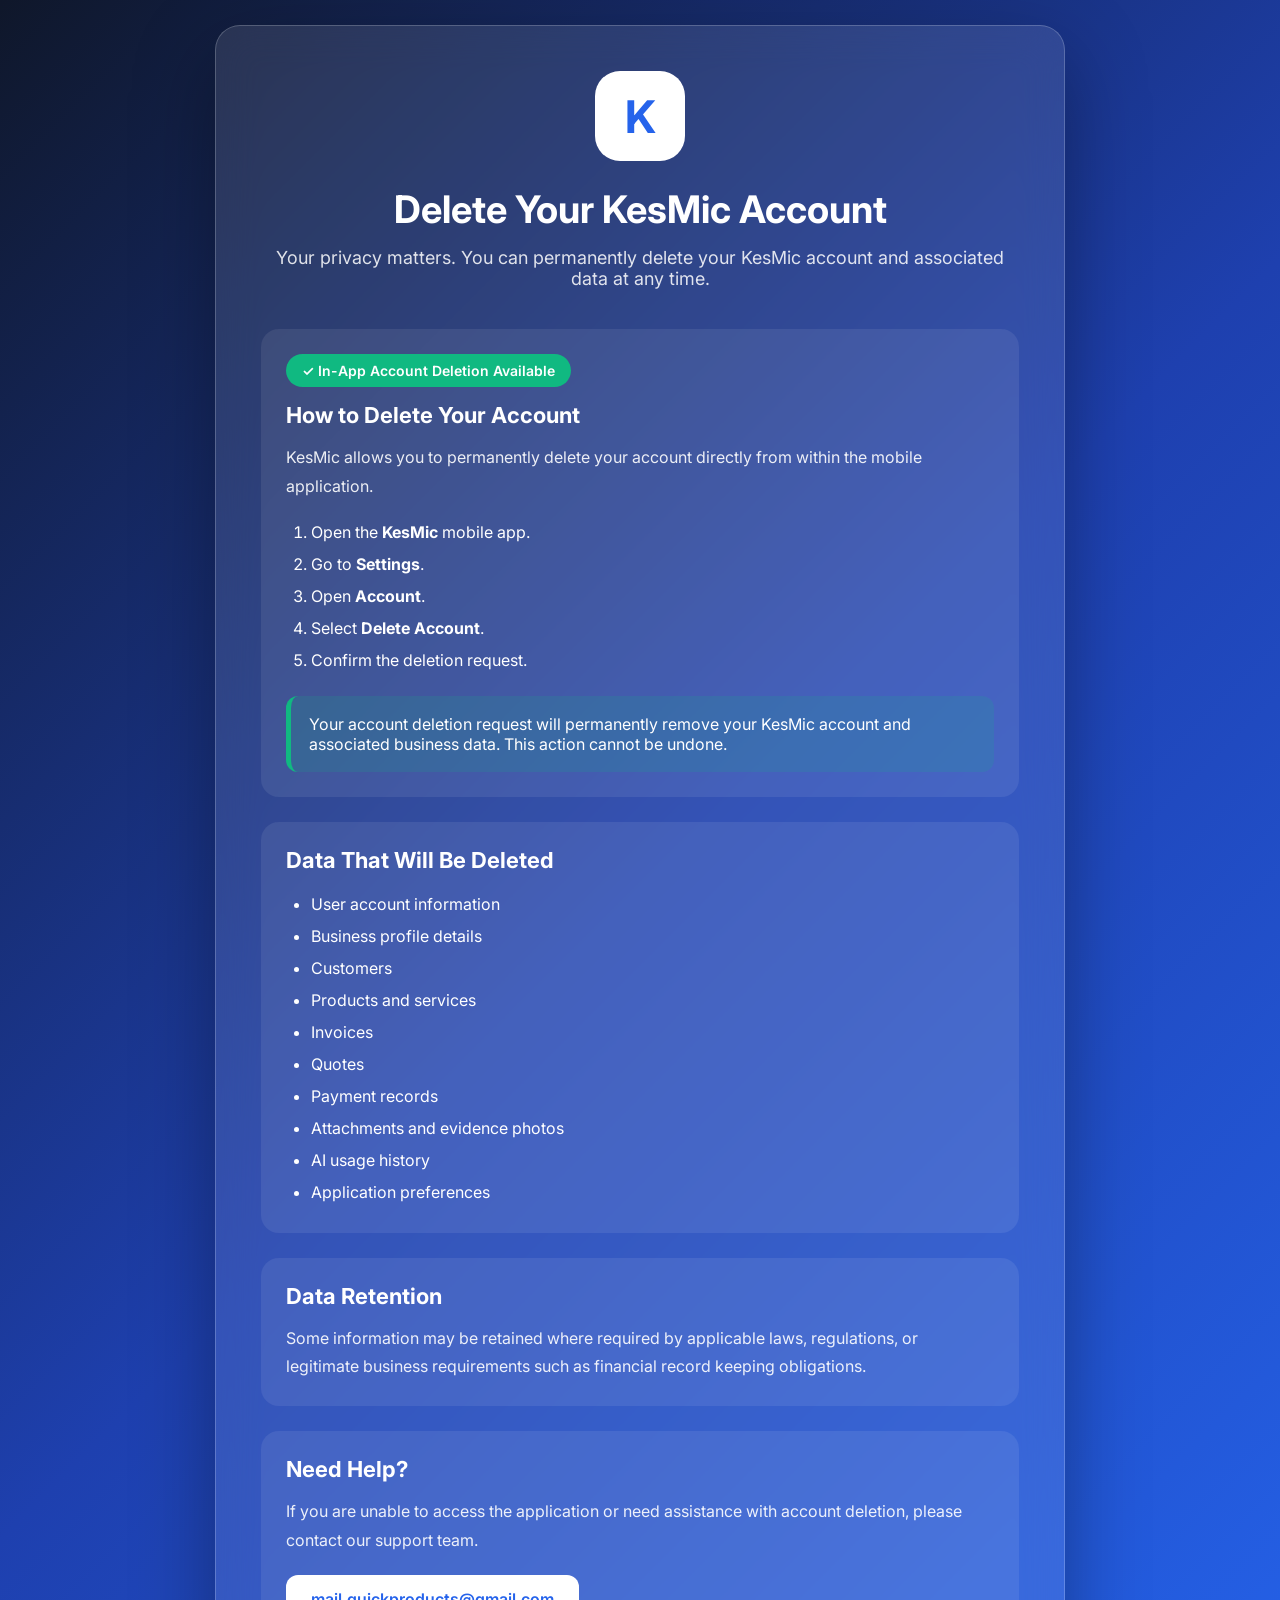
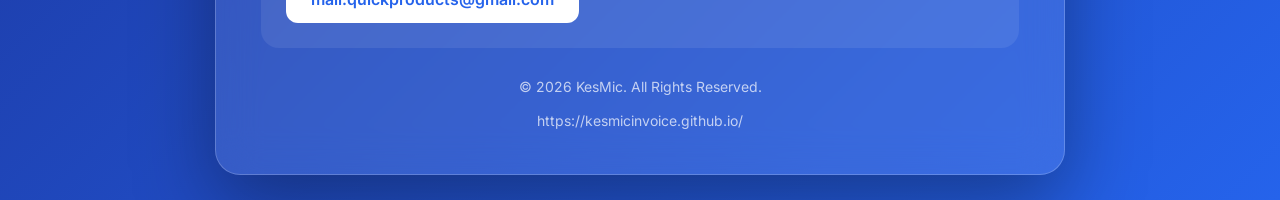
==== delete-account.html @ 27e328ac "Add delete account HTML page" ====
<!DOCTYPE html>
<html lang="en">
<head>
<meta charset="UTF-8">
<meta name="viewport" content="width=device-width, initial-scale=1.0">

<title>Delete Your KesMic Account</title>

<link rel="preconnect" href="https://fonts.googleapis.com">
<link href="https://fonts.googleapis.com/css2?family=Inter:wght@300;400;500;600;700&display=swap" rel="stylesheet">

<style>

* {
    margin: 0;
    padding: 0;
    box-sizing: border-box;
    font-family: 'Inter', sans-serif;
}

body {

    background: linear-gradient(135deg, #0f172a, #1e40af, #2563eb);

    min-height: 100vh;

    display: flex;

    justify-content: center;

    align-items: center;

    padding: 25px;

    color: white;
}


.container {

    max-width: 850px;

    width: 100%;

    background: rgba(255,255,255,0.10);

    backdrop-filter: blur(20px);

    border-radius: 25px;

    padding: 45px;

    border: 1px solid rgba(255,255,255,0.2);

    box-shadow: 0 30px 80px rgba(0,0,0,0.35);

}


.logo {

    width: 90px;

    height: 90px;

    margin: auto;

    margin-bottom: 25px;

    border-radius: 25px;

    background: white;

    color: #2563eb;

    display:flex;

    justify-content:center;

    align-items:center;

    font-size:45px;

    font-weight:700;

}


h1 {

    text-align:center;

    font-size:38px;

    margin-bottom:15px;

}


.subtitle {

    text-align:center;

    font-size:18px;

    opacity:0.85;

    margin-bottom:40px;

}


.card {

    background: rgba(255,255,255,0.08);

    padding:25px;

    border-radius:18px;

    margin-bottom:25px;

}


h2 {

    font-size:22px;

    margin-bottom:15px;

}


p {

    line-height:1.8;

    opacity:0.9;

}


ol, ul {

    margin-top:15px;

    padding-left:25px;

    line-height:2;

}


.badge {

    display:inline-block;

    background:#10b981;

    padding:8px 16px;

    border-radius:30px;

    font-size:14px;

    font-weight:600;

    margin-bottom:15px;

}


.notice {

    margin-top:20px;

    background:rgba(16,185,129,0.15);

    border-left:5px solid #10b981;

    padding:18px;

    border-radius:12px;

}


.email {

    display:inline-block;

    margin-top:20px;

    padding:14px 25px;

    background:white;

    color:#2563eb;

    text-decoration:none;

    border-radius:12px;

    font-weight:600;

}


.website {

    color:white;

    text-decoration:none;

}


.footer {

    text-align:center;

    margin-top:30px;

    opacity:0.7;

    font-size:14px;

}


@media(max-width:600px){

.container {

    padding:25px;

}

h1 {

    font-size:30px;

}

}

</style>

</head>


<body>


<div class="container">


<div class="logo">
K
</div>


<h1>
Delete Your KesMic Account
</h1>


<div class="subtitle">
Your privacy matters. You can permanently delete your KesMic account and associated data at any time.
</div>



<div class="card">


<span class="badge">
✓ In-App Account Deletion Available
</span>


<h2>
How to Delete Your Account
</h2>


<p>
KesMic allows you to permanently delete your account directly from within the mobile application.
</p>


<ol>

<li>
Open the <strong>KesMic</strong> mobile app.
</li>

<li>
Go to <strong>Settings</strong>.
</li>

<li>
Open <strong>Account</strong>.
</li>

<li>
Select <strong>Delete Account</strong>.
</li>

<li>
Confirm the deletion request.
</li>

</ol>


<div class="notice">

Your account deletion request will permanently remove your KesMic account and associated business data.
This action cannot be undone.

</div>


</div>





<div class="card">


<h2>
Data That Will Be Deleted
</h2>


<ul>

<li>User account information</li>

<li>Business profile details</li>

<li>Customers</li>

<li>Products and services</li>

<li>Invoices</li>

<li>Quotes</li>

<li>Payment records</li>

<li>Attachments and evidence photos</li>

<li>AI usage history</li>

<li>Application preferences</li>


</ul>


</div>





<div class="card">


<h2>
Data Retention
</h2>


<p>

Some information may be retained where required by applicable laws, regulations, or legitimate business requirements such as financial record keeping obligations.

</p>


</div>





<div class="card">


<h2>
Need Help?
</h2>


<p>

If you are unable to access the application or need assistance with account deletion, please contact our support team.

</p>


<a class="email" href="mailto:mail.quickproducts@gmail.com">

mail.quickproducts@gmail.com

</a>


</div>





<div class="footer">


© 2026 KesMic. All Rights Reserved.


<br><br>


<a class="website" href="https://kesmicinvoice.github.io/">

https://kesmicinvoice.github.io/

</a>


</div>



</div>


</body>

</html>
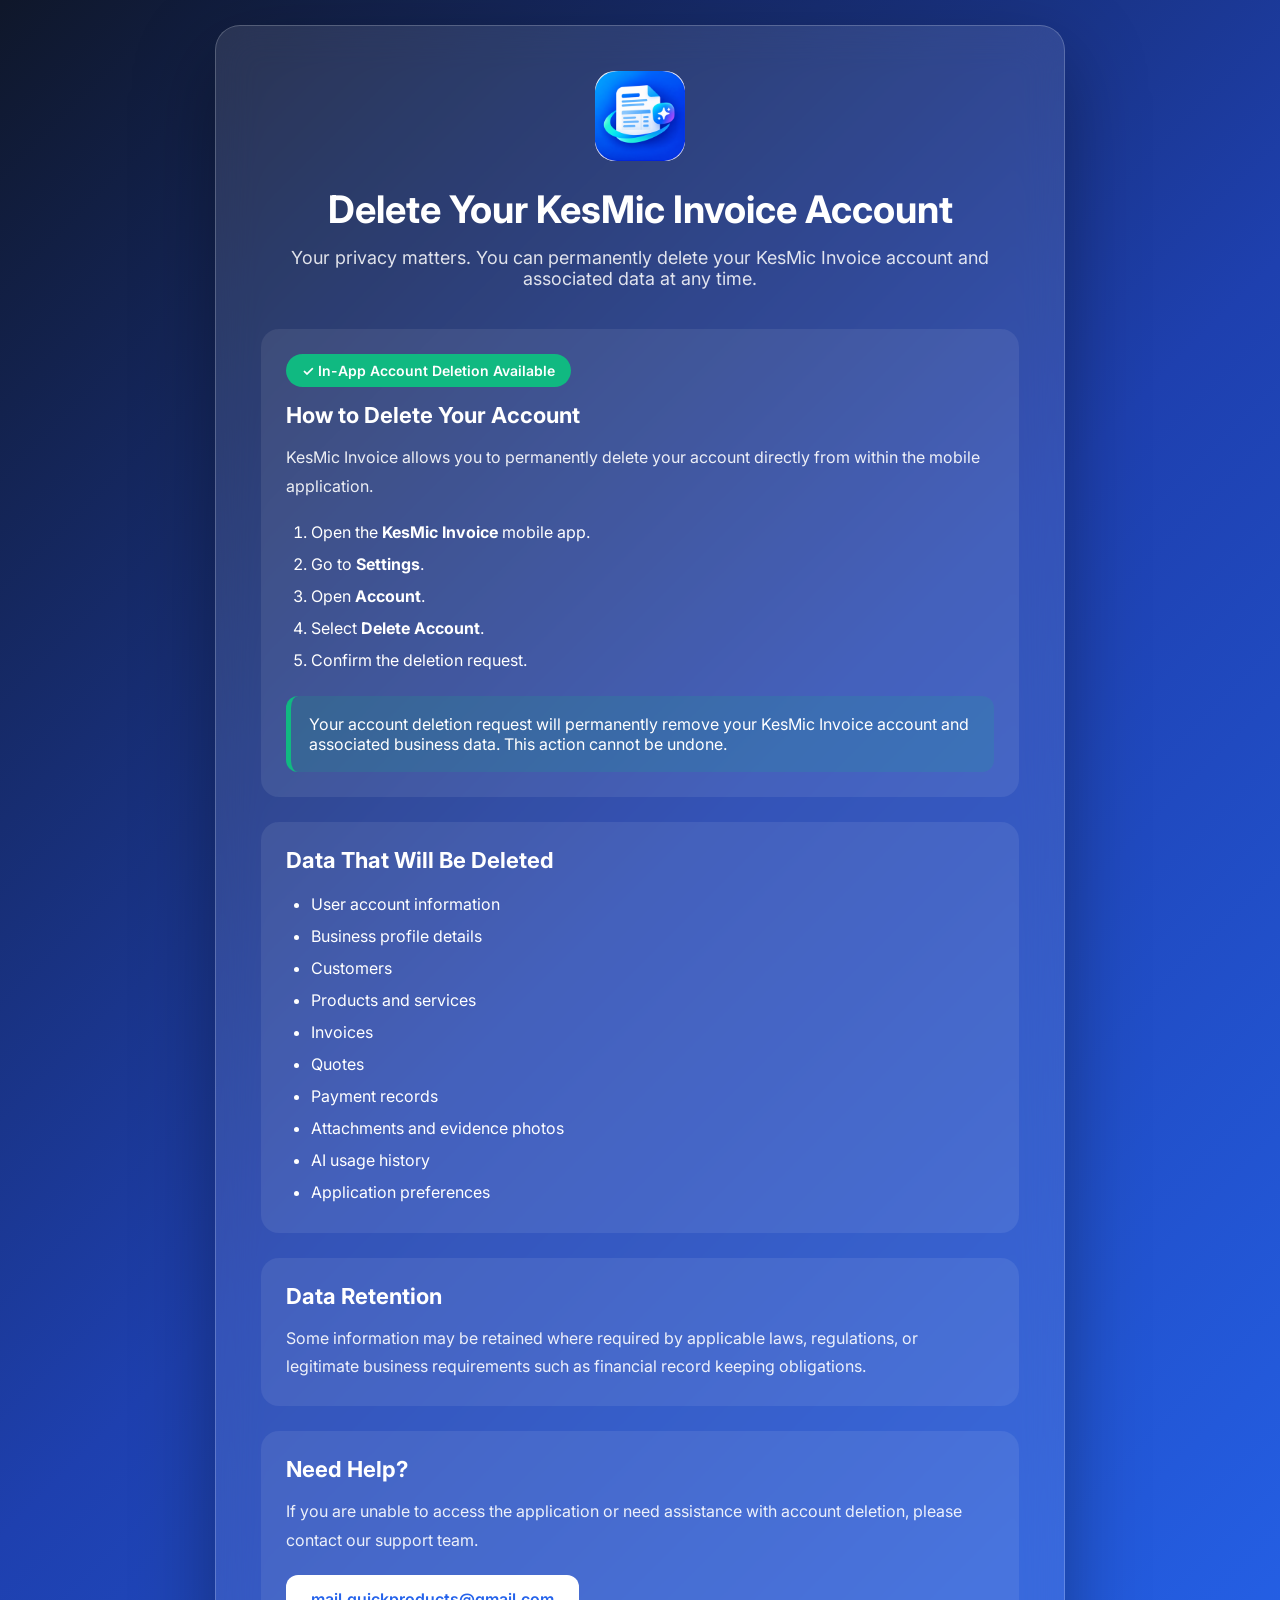
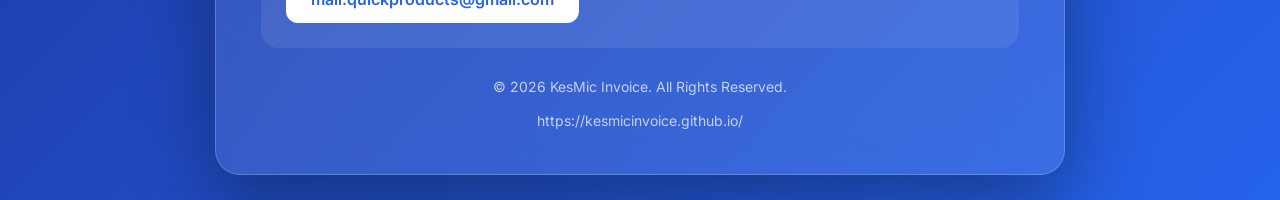
==== commit 1ea8ffbe: "Rebrand to KesMic Invoice; add logo and favicon; rewrite privacy policy Co-Authored-By: Claude Opus " ====
--- a/delete-account.html
+++ b/delete-account.html
@@ -4,7 +4,9 @@
 <meta charset="UTF-8">
 <meta name="viewport" content="width=device-width, initial-scale=1.0">
 
-<title>Delete Your KesMic Account</title>
+<title>Delete Your KesMic Invoice Account</title>
+<link rel="icon" type="image/png" href="favicon.png">
+<link rel="apple-touch-icon" href="logo.png">
 
 <link rel="preconnect" href="https://fonts.googleapis.com">
 <link href="https://fonts.googleapis.com/css2?family=Inter:wght@300;400;500;600;700&display=swap" rel="stylesheet">
@@ -245,6 +247,17 @@
 
 }
 
+.logo{
+background:none;
+overflow:hidden;
+border-radius:22%;
+}
+.logo img{
+width:100%;
+height:100%;
+display:block;
+}
+
 </style>
 
 </head>
@@ -256,18 +269,16 @@
 <div class="container">
 
 
-<div class="logo">
-K
-</div>
+<div class="logo"><img src="logo.png" alt="KesMic Invoice logo"></div>
 
 
 <h1>
-Delete Your KesMic Account
+Delete Your KesMic Invoice Account
 </h1>
 
 
 <div class="subtitle">
-Your privacy matters. You can permanently delete your KesMic account and associated data at any time.
+Your privacy matters. You can permanently delete your KesMic Invoice account and associated data at any time.
 </div>
 
 
@@ -286,14 +297,14 @@
 
 
 <p>
-KesMic allows you to permanently delete your account directly from within the mobile application.
+KesMic Invoice allows you to permanently delete your account directly from within the mobile application.
 </p>
 
 
 <ol>
 
 <li>
-Open the <strong>KesMic</strong> mobile app.
+Open the <strong>KesMic Invoice</strong> mobile app.
 </li>
 
 <li>
@@ -317,7 +328,7 @@
 
 <div class="notice">
 
-Your account deletion request will permanently remove your KesMic account and associated business data.
+Your account deletion request will permanently remove your KesMic Invoice account and associated business data.
 This action cannot be undone.
 
 </div>
@@ -421,7 +432,7 @@
 <div class="footer">
 
 
-© 2026 KesMic. All Rights Reserved.
+© 2026 KesMic Invoice. All Rights Reserved.
 
 
 <br><br>
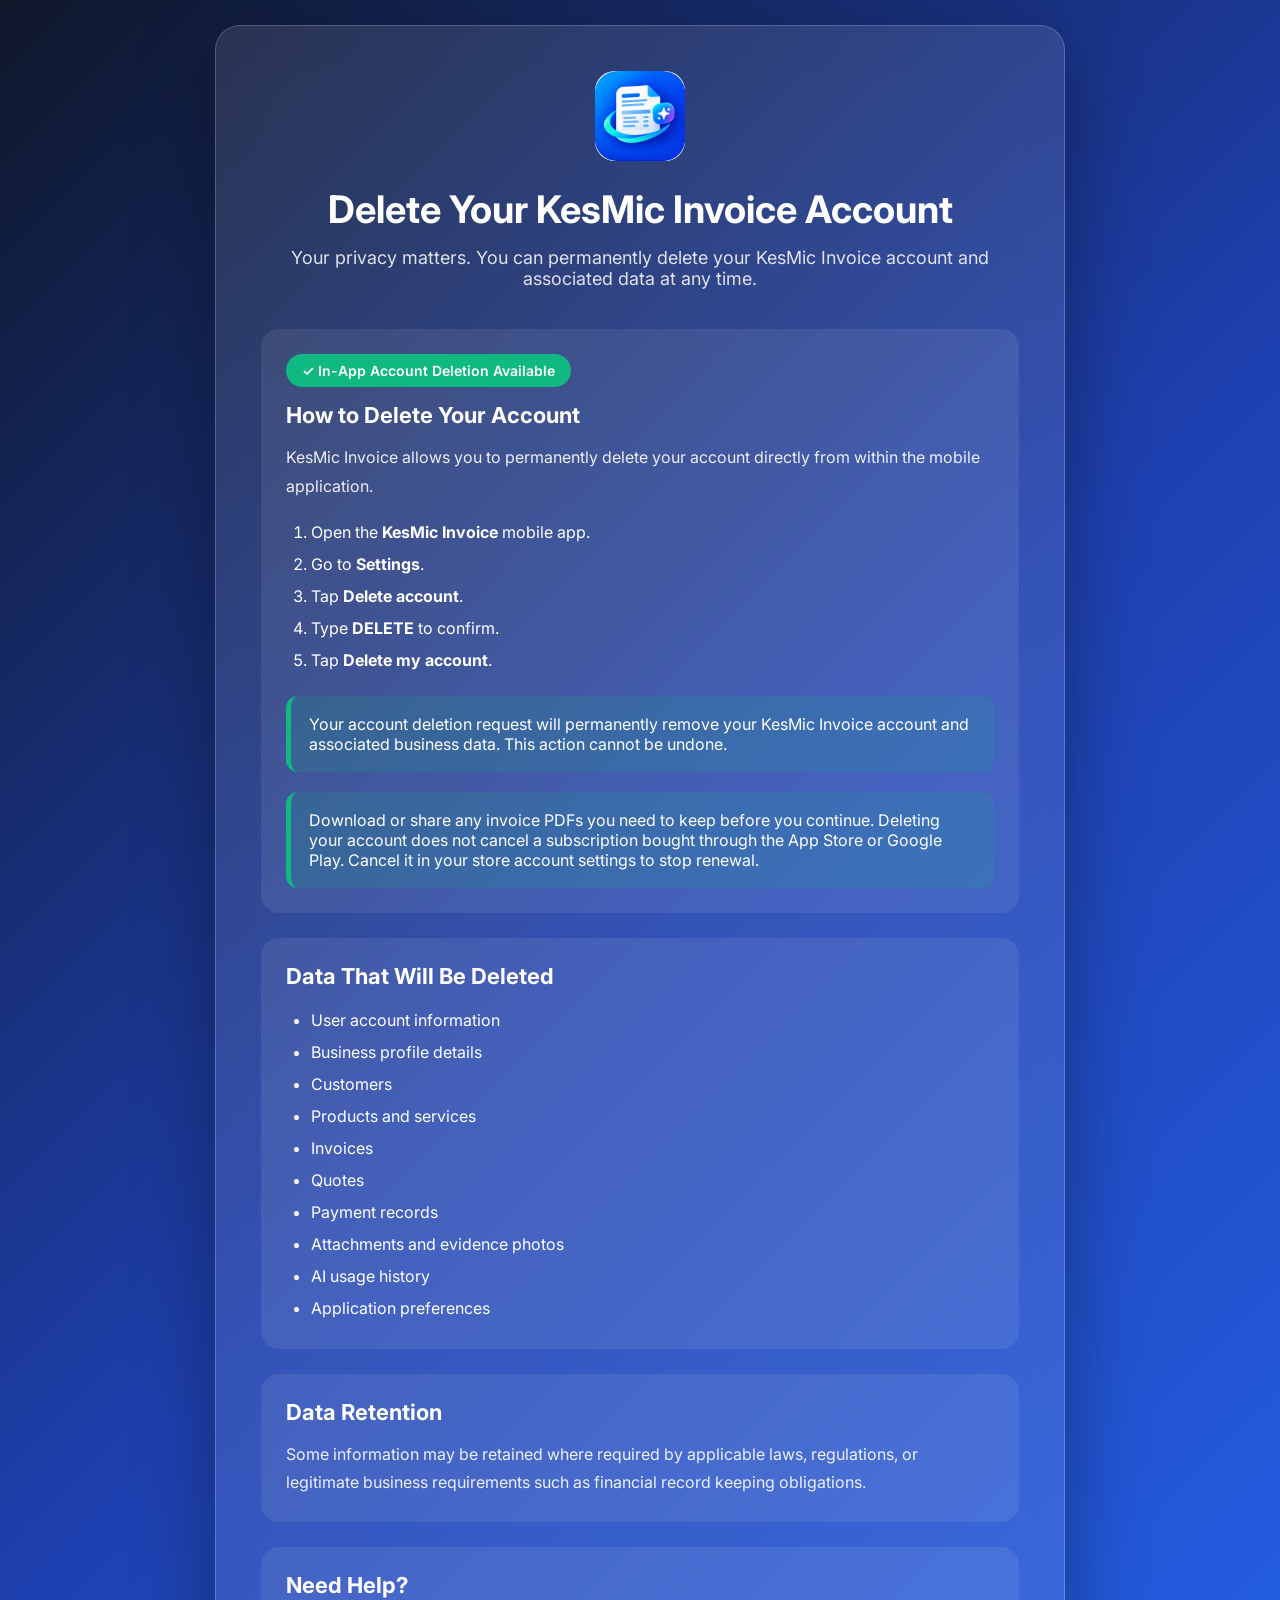
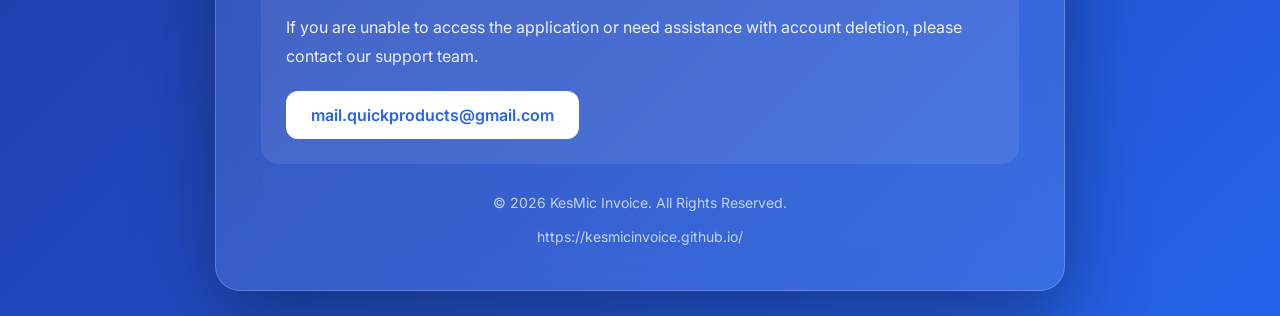
==== commit 96c8e177: "Delete account: match the app's steps and add the subscription note Co-Authored-By: Claude Opus 5.5 " ====
--- a/delete-account.html
+++ b/delete-account.html
@@ -302,27 +302,21 @@
 
 
 <ol>
-
 <li>
 Open the <strong>KesMic Invoice</strong> mobile app.
 </li>
-
 <li>
 Go to <strong>Settings</strong>.
 </li>
-
 <li>
-Open <strong>Account</strong>.
+Tap <strong>Delete account</strong>.
 </li>
-
 <li>
-Select <strong>Delete Account</strong>.
+Type <strong>DELETE</strong> to confirm.
 </li>
-
 <li>
-Confirm the deletion request.
+Tap <strong>Delete my account</strong>.
 </li>
-
 </ol>
 
 
@@ -331,6 +325,11 @@
 Your account deletion request will permanently remove your KesMic Invoice account and associated business data.
 This action cannot be undone.
 
+</div>
+
+<div class="notice">
+Download or share any invoice PDFs you need to keep before you continue.
+Deleting your account does not cancel a subscription bought through the App Store or Google Play. Cancel it in your store account settings to stop renewal.
 </div>
 
 
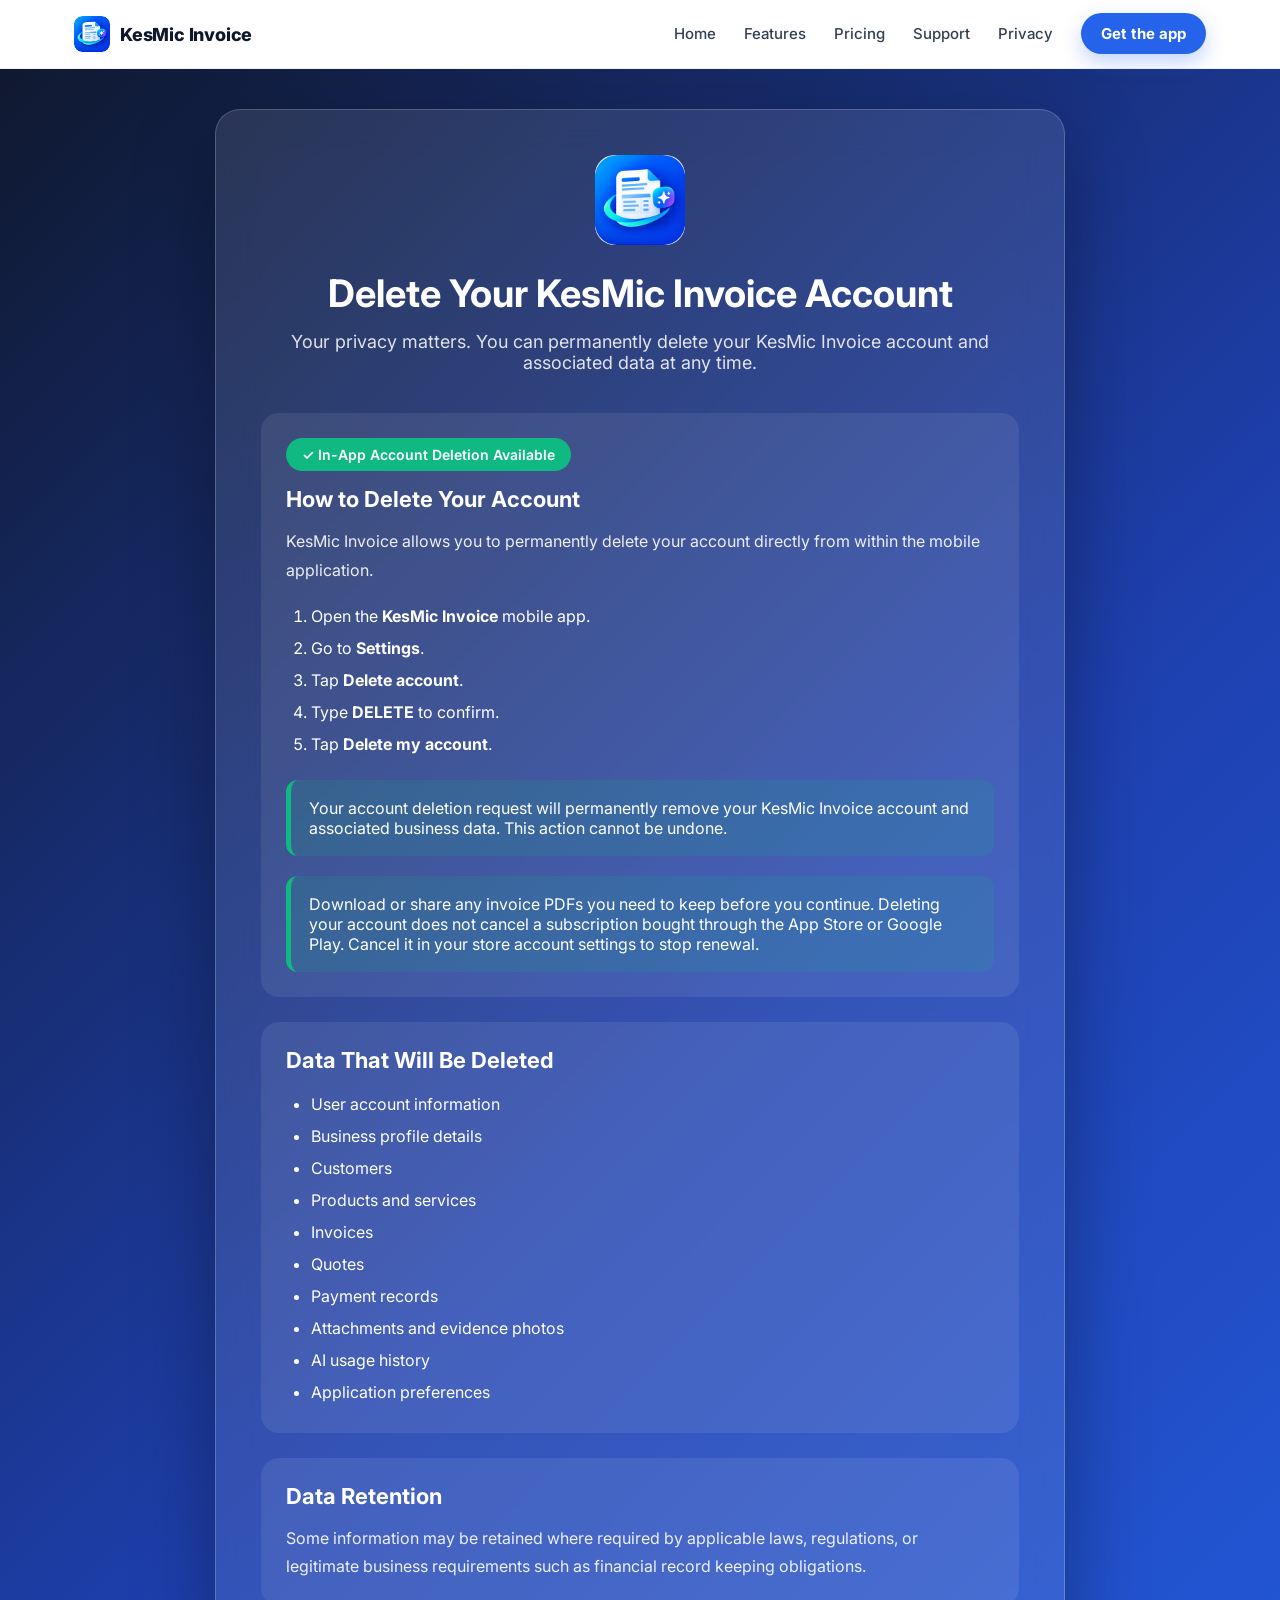
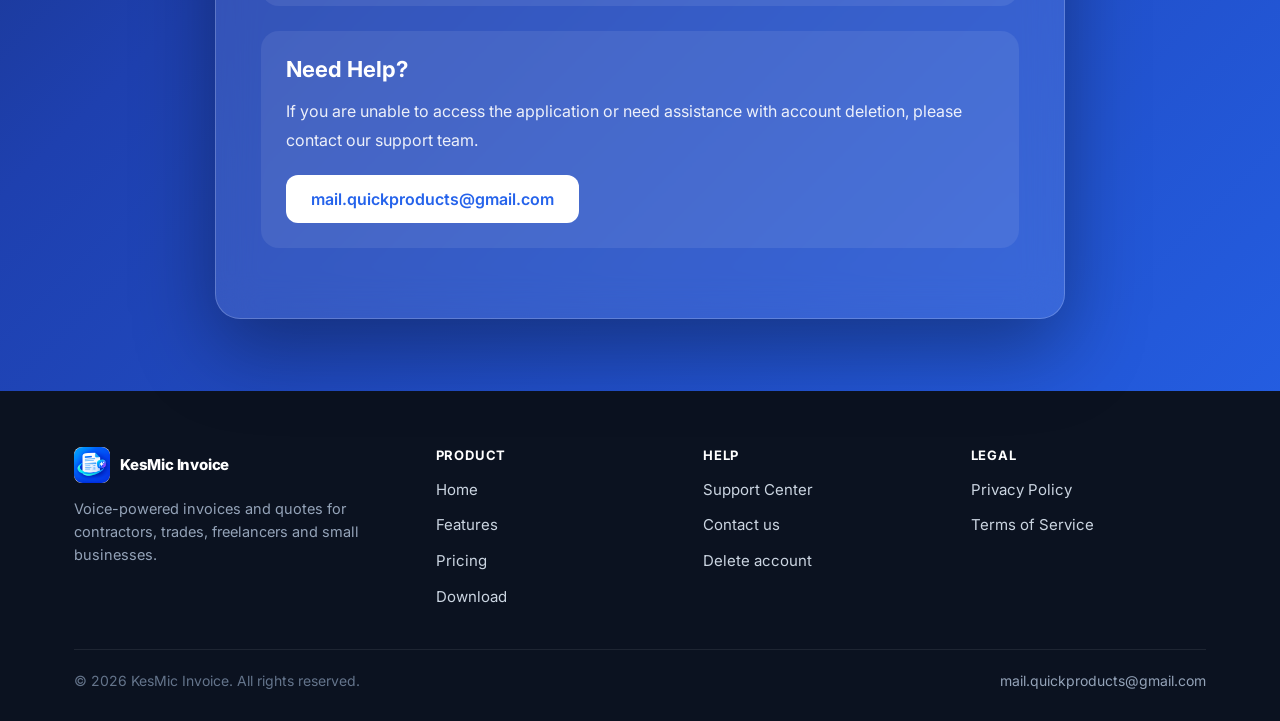
==== commit e86f0e33: "Inner pages: shared top menu and footer so every page links back home and to each other Co-Authored-" ====
--- a/delete-account.html
+++ b/delete-account.html
@@ -259,13 +259,27 @@
 }
 
 </style>
+<link rel="stylesheet" href="site.css">
 
 </head>
 
 
-<body>
-
-
+<body class="sub">
+<nav class="site-nav" aria-label="Main">
+  <div class="site-wrap">
+    <a class="site-brand" href="./"><img src="logo.png" alt="">KesMic Invoice</a>
+    <button class="site-toggle" aria-label="Open menu" aria-expanded="false" aria-controls="site-links"><svg viewBox="0 0 24 24" fill="none" stroke="currentColor" stroke-width="2" stroke-linecap="round"><path d="M4 7h16M4 12h16M4 17h16"/></svg></button>
+    <ul class="site-links" id="site-links">
+      <li><a href="./">Home</a></li>
+      <li><a href="./#features">Features</a></li>
+      <li><a href="./#pricing">Pricing</a></li>
+      <li><a href="support.html">Support</a></li>
+      <li><a href="privacy-policy.html">Privacy</a></li>
+      <li><a class="site-cta" href="./#download">Get the app</a></li>
+    </ul>
+  </div>
+</nav>
+<main class="sub-main">
 <div class="container">
 
 
@@ -428,29 +442,23 @@
 
 
 
-<div class="footer">
-
-
-© 2026 KesMic Invoice. All Rights Reserved.
-
-
-<br><br>
-
-
-<a class="website" href="https://kesmicinvoice.github.io/">
-
-https://kesmicinvoice.github.io/
-
-</a>
-
-
-</div>
-
-
-
-</div>
-
-
+</div>
+</main>
+<footer class="site-foot">
+  <div class="site-wrap">
+    <div class="site-foot-grid">
+      <div>
+        <a class="site-brand" href="./"><img src="logo.png" alt="">KesMic Invoice</a>
+        <p>Voice-powered invoices and quotes for contractors, trades, freelancers and small businesses.</p>
+      </div>
+      <div><h4>Product</h4><ul><li><a href="./">Home</a></li><li><a href="./#features">Features</a></li><li><a href="./#pricing">Pricing</a></li><li><a href="./#download">Download</a></li></ul></div>
+      <div><h4>Help</h4><ul><li><a href="support.html">Support Center</a></li><li><a href="mailto:mail.quickproducts@gmail.com">Contact us</a></li><li><a href="delete-account.html" aria-current="page">Delete account</a></li></ul></div>
+      <div><h4>Legal</h4><ul><li><a href="privacy-policy.html">Privacy Policy</a></li><li><a href="terms.html">Terms of Service</a></li></ul></div>
+    </div>
+    <div class="site-copy"><span>© 2026 KesMic Invoice. All rights reserved.</span><a href="mailto:mail.quickproducts@gmail.com">mail.quickproducts@gmail.com</a></div>
+  </div>
+</footer>
+<script src="site.js"></script>
 </body>
 
 </html>
--- a/site.css
+++ b/site.css
@@ -0,0 +1,45 @@
+/* Shared top menu and footer for the inner pages (support, privacy, terms, delete account). */
+body.sub{padding:0;display:flex;flex-direction:column;align-items:stretch;justify-content:flex-start;min-height:100vh}
+.sub-main{flex:1;padding:40px 24px 72px}
+.sub-main .container{margin:0 auto}
+.site-wrap{max-width:1180px;margin:0 auto;padding:0 24px}
+
+.site-nav{position:sticky;top:0;z-index:50;background:#fff;border-bottom:1px solid rgba(15,23,42,.06);color:#0f172a}
+.site-nav .site-wrap{display:flex;align-items:center;justify-content:space-between;height:68px}
+.site-brand{display:flex;align-items:center;gap:10px;text-decoration:none;font-weight:800;font-size:18px;letter-spacing:-.2px;color:#0f172a}
+.site-brand img{width:36px;height:36px;border-radius:22%;display:block}
+.site-links{display:flex;align-items:center;gap:28px;list-style:none;margin:0;padding:0;line-height:1.6}
+.site-links a{text-decoration:none;font-size:15px;font-weight:500;color:#334155}
+.site-links a:hover,.site-links a[aria-current="page"]{color:#2563eb}
+.site-links a[aria-current="page"]{font-weight:700}
+.site-links a.site-cta{background:#2563eb;color:#fff;padding:11px 20px;border-radius:999px;font-weight:700;box-shadow:0 8px 20px rgba(37,99,235,.28)}
+.site-toggle{display:none;background:none;border:0;width:42px;height:42px;border-radius:10px;cursor:pointer;color:#0f172a}
+.site-toggle svg{width:26px;height:26px}
+
+.site-foot{background:#0b1220;color:#cbd5e1;padding:56px 0 32px}
+.site-foot-grid{display:grid;grid-template-columns:1.4fr 1fr 1fr 1fr;gap:32px}
+.site-foot .site-brand{color:#fff;margin-bottom:14px}
+.site-foot p{font-size:14.5px;color:#94a3b8;max-width:320px;line-height:1.6;opacity:1}
+.site-foot h4{color:#fff;font-size:13px;letter-spacing:.8px;text-transform:uppercase;margin:0 0 14px}
+.site-foot ul{list-style:none;display:grid;gap:10px;margin:0;padding:0;line-height:1.6}
+.site-foot a{text-decoration:none;color:#cbd5e1;font-size:15px}
+.site-foot a:hover{color:#fff}
+.site-copy{border-top:1px solid rgba(255,255,255,.08);margin-top:40px;padding-top:22px;font-size:14px;color:#64748b;display:flex;justify-content:space-between;flex-wrap:wrap;gap:10px}
+.site-copy a{font-size:14px;color:#94a3b8}
+
+@media (max-width:860px){
+  .site-links{display:none;position:absolute;top:68px;left:0;right:0;flex-direction:column;align-items:stretch;gap:0;background:#fff;border-bottom:1px solid #e2e8f0;padding:8px 24px 18px;box-shadow:0 20px 40px rgba(15,23,42,.08)}
+  .site-links.open{display:flex}
+  .site-links li a{display:block;padding:12px 0}
+  .site-links a.site-cta{margin-top:8px;text-align:center}
+  .site-toggle{display:grid;place-items:center}
+  .site-foot-grid{grid-template-columns:1fr 1fr}
+}
+@media (max-width:520px){
+  .site-wrap{padding:0 16px}
+  .sub-main{padding:20px 12px 48px}
+  .sub-main .container{padding:26px 18px;border-radius:20px}
+  .sub-main .card{padding:20px 16px}
+  .sub-main h1{font-size:28px}
+  .site-foot-grid{grid-template-columns:1fr}
+}
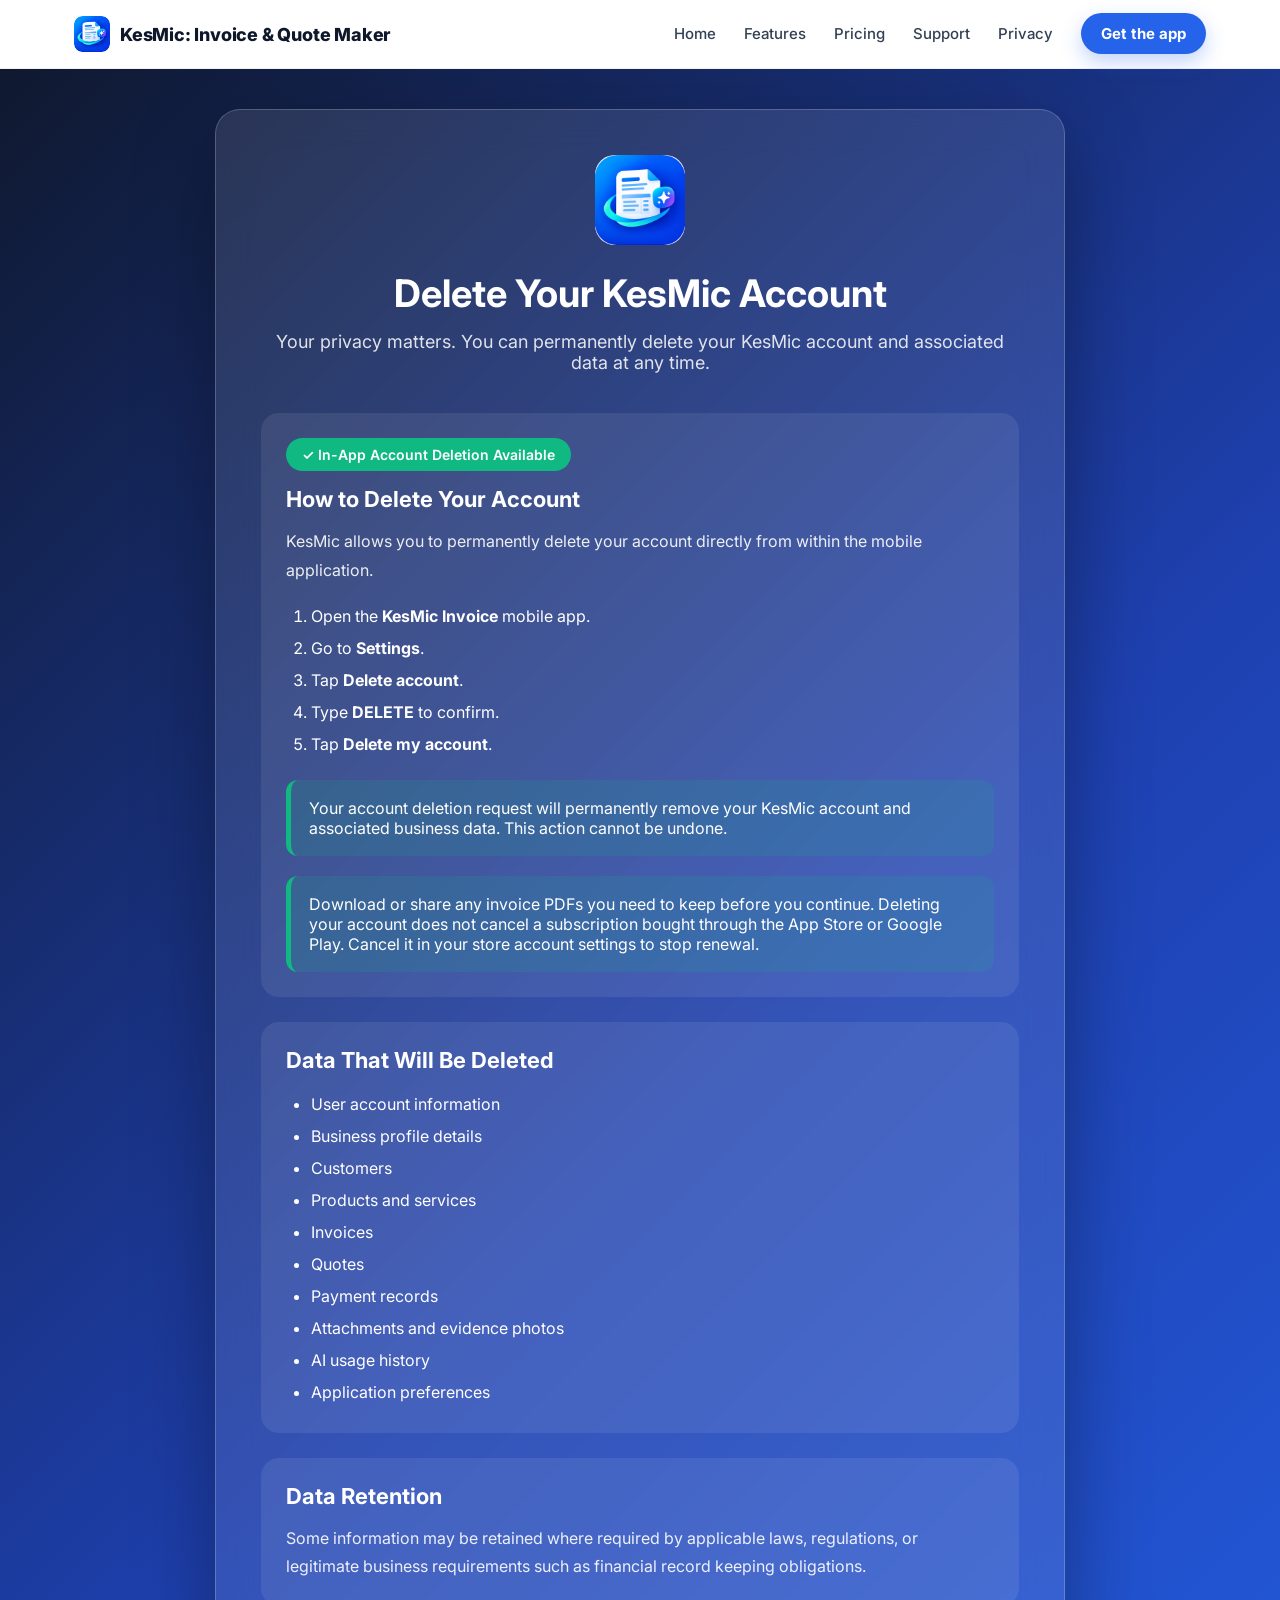
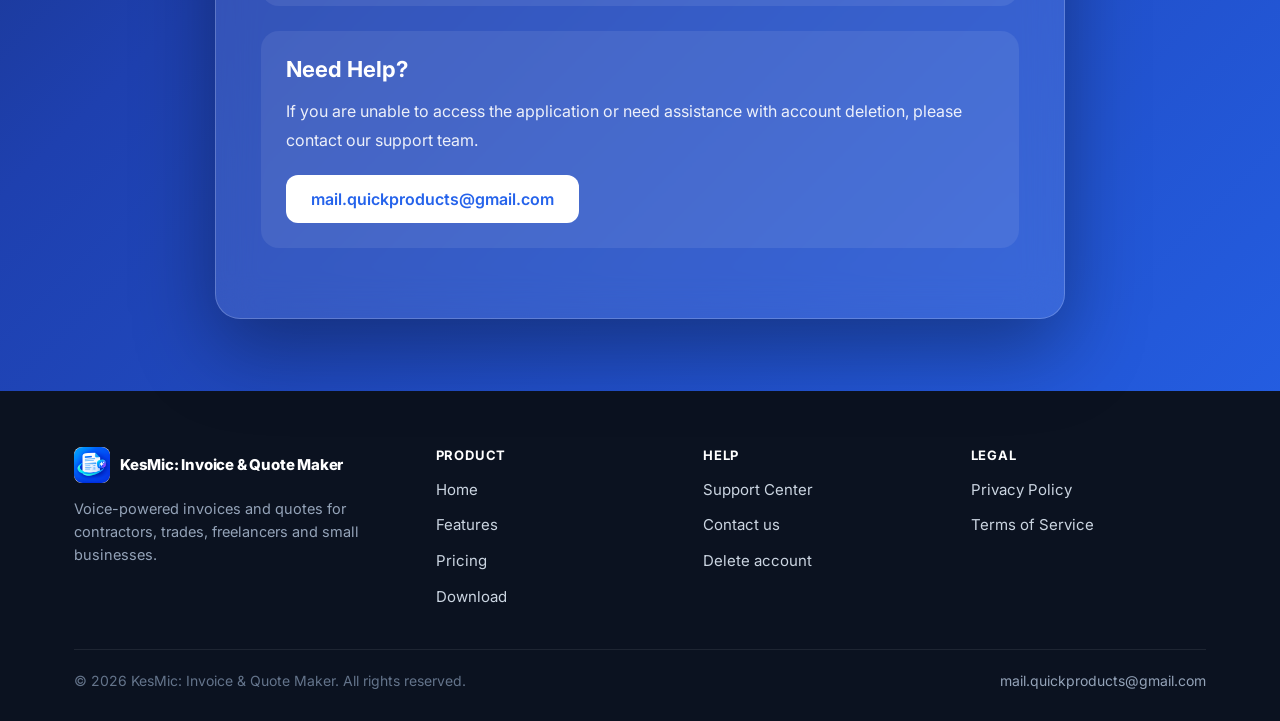
==== commit df9d663d: "Rename to KesMic: Invoice & Quote Maker across the site Co-Authored-By: Claude Opus 5.5 <noreply@ant" ====
--- a/delete-account.html
+++ b/delete-account.html
@@ -4,7 +4,7 @@
 <meta charset="UTF-8">
 <meta name="viewport" content="width=device-width, initial-scale=1.0">
 
-<title>Delete Your KesMic Invoice Account</title>
+<title>Delete Your Account – KesMic: Invoice &amp; Quote Maker</title>
 <link rel="icon" type="image/png" href="favicon.png">
 <link rel="apple-touch-icon" href="logo.png">
 
@@ -267,7 +267,7 @@
 <body class="sub">
 <nav class="site-nav" aria-label="Main">
   <div class="site-wrap">
-    <a class="site-brand" href="./"><img src="logo.png" alt="">KesMic Invoice</a>
+    <a class="site-brand" href="./"><img src="logo.png" alt=""><span>KesMic<span class="brand-rest">: Invoice &amp; Quote Maker</span></span></a>
     <button class="site-toggle" aria-label="Open menu" aria-expanded="false" aria-controls="site-links"><svg viewBox="0 0 24 24" fill="none" stroke="currentColor" stroke-width="2" stroke-linecap="round"><path d="M4 7h16M4 12h16M4 17h16"/></svg></button>
     <ul class="site-links" id="site-links">
       <li><a href="./">Home</a></li>
@@ -283,16 +283,16 @@
 <div class="container">
 
 
-<div class="logo"><img src="logo.png" alt="KesMic Invoice logo"></div>
+<div class="logo"><img src="logo.png" alt="KesMic logo"></div>
 
 
 <h1>
-Delete Your KesMic Invoice Account
+Delete Your KesMic Account
 </h1>
 
 
 <div class="subtitle">
-Your privacy matters. You can permanently delete your KesMic Invoice account and associated data at any time.
+Your privacy matters. You can permanently delete your KesMic account and associated data at any time.
 </div>
 
 
@@ -311,7 +311,7 @@
 
 
 <p>
-KesMic Invoice allows you to permanently delete your account directly from within the mobile application.
+KesMic allows you to permanently delete your account directly from within the mobile application.
 </p>
 
 
@@ -336,7 +336,7 @@
 
 <div class="notice">
 
-Your account deletion request will permanently remove your KesMic Invoice account and associated business data.
+Your account deletion request will permanently remove your KesMic account and associated business data.
 This action cannot be undone.
 
 </div>
@@ -448,14 +448,14 @@
   <div class="site-wrap">
     <div class="site-foot-grid">
       <div>
-        <a class="site-brand" href="./"><img src="logo.png" alt="">KesMic Invoice</a>
+        <a class="site-brand" href="./"><img src="logo.png" alt=""><span>KesMic<span class="brand-rest">: Invoice &amp; Quote Maker</span></span></a>
         <p>Voice-powered invoices and quotes for contractors, trades, freelancers and small businesses.</p>
       </div>
       <div><h4>Product</h4><ul><li><a href="./">Home</a></li><li><a href="./#features">Features</a></li><li><a href="./#pricing">Pricing</a></li><li><a href="./#download">Download</a></li></ul></div>
       <div><h4>Help</h4><ul><li><a href="support.html">Support Center</a></li><li><a href="mailto:mail.quickproducts@gmail.com">Contact us</a></li><li><a href="delete-account.html" aria-current="page">Delete account</a></li></ul></div>
       <div><h4>Legal</h4><ul><li><a href="privacy-policy.html">Privacy Policy</a></li><li><a href="terms.html">Terms of Service</a></li></ul></div>
     </div>
-    <div class="site-copy"><span>© 2026 KesMic Invoice. All rights reserved.</span><a href="mailto:mail.quickproducts@gmail.com">mail.quickproducts@gmail.com</a></div>
+    <div class="site-copy"><span>© 2026 KesMic: Invoice &amp; Quote Maker. All rights reserved.</span><a href="mailto:mail.quickproducts@gmail.com">mail.quickproducts@gmail.com</a></div>
   </div>
 </footer>
 <script src="site.js"></script>
--- a/site.css
+++ b/site.css
@@ -43,3 +43,5 @@
   .sub-main h1{font-size:28px}
   .site-foot-grid{grid-template-columns:1fr}
 }
+
+@media (max-width:440px){.brand-rest{display:none}}
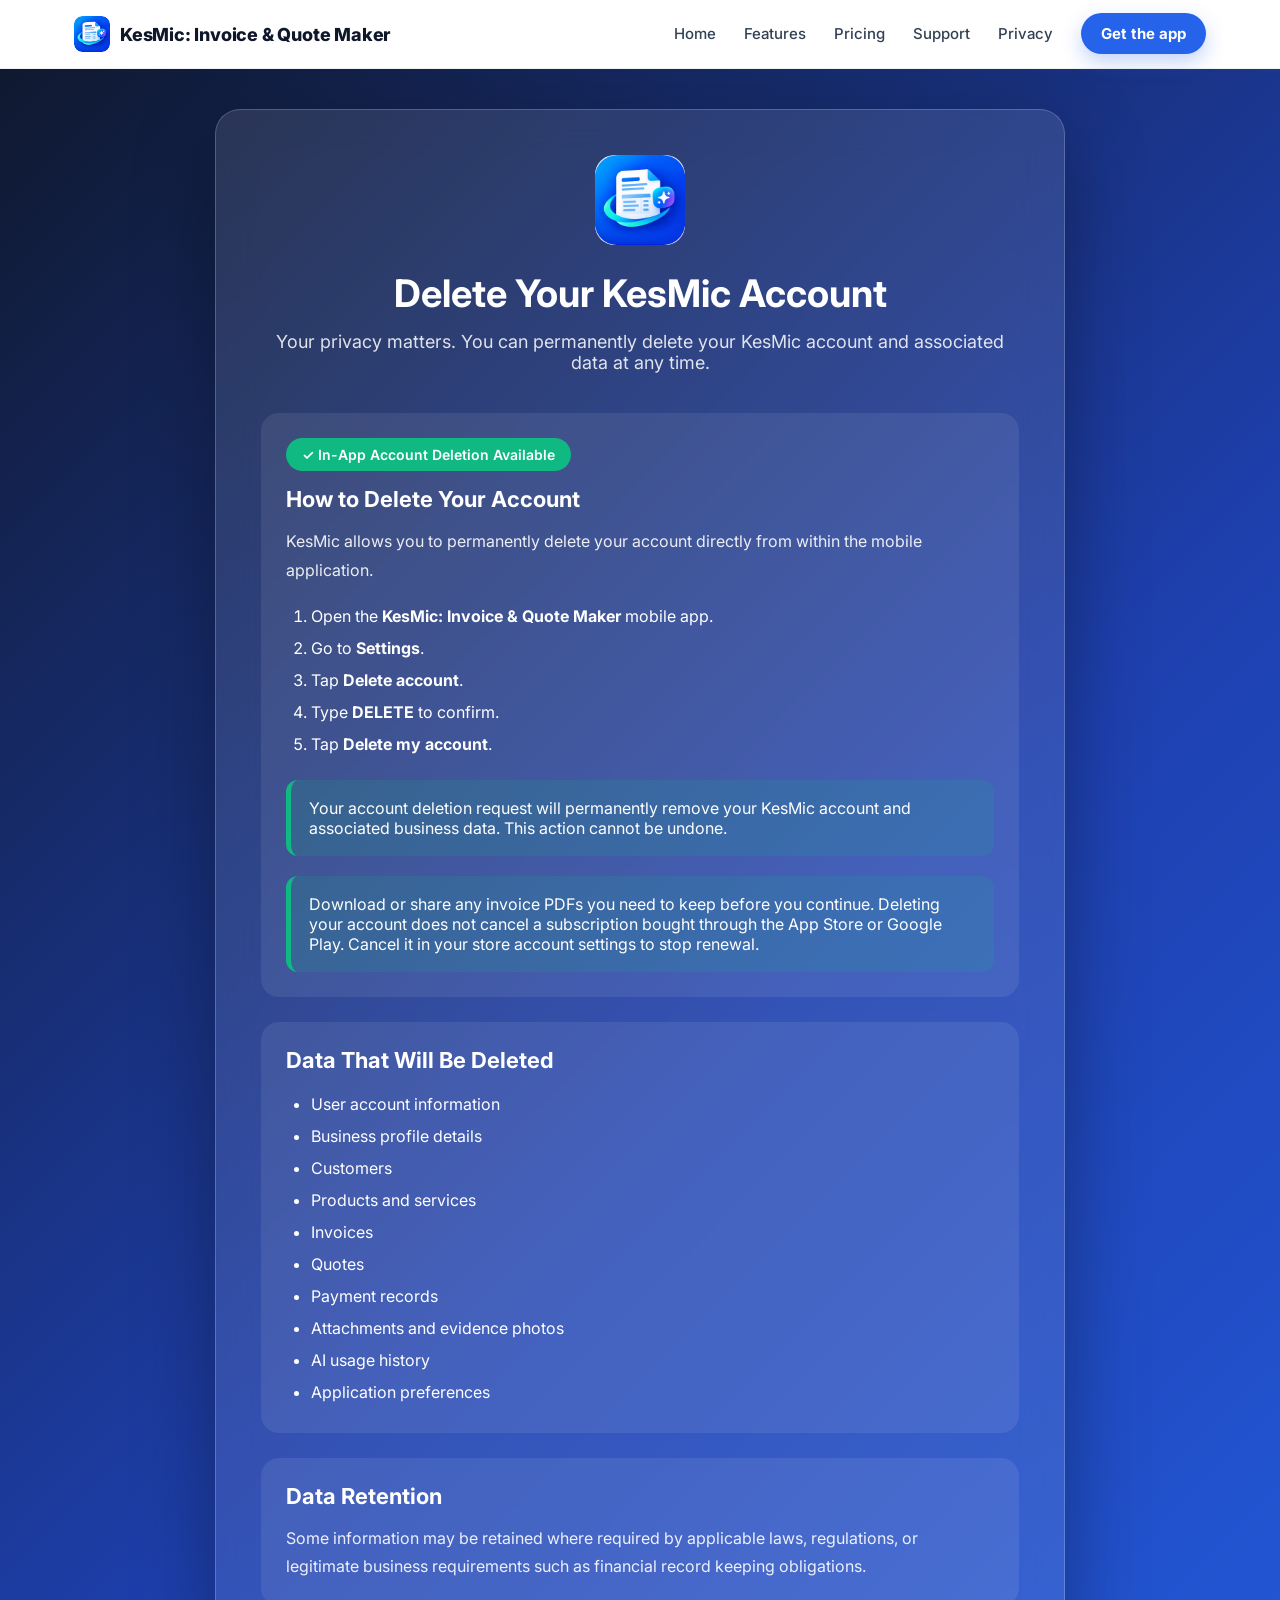
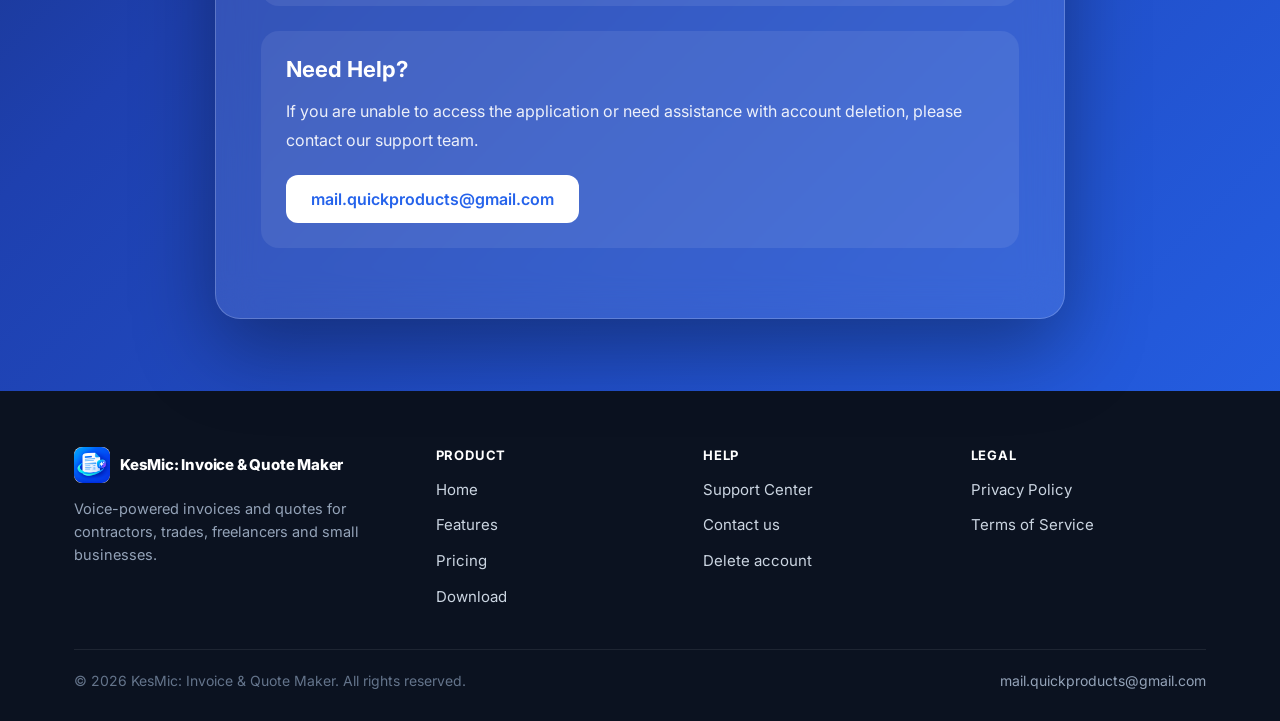
==== commit 92993912: "Use the full app name on the confirmation and delete-account pages Co-Authored-By: Claude Opus 5.5 <" ====
--- a/delete-account.html
+++ b/delete-account.html
@@ -317,7 +317,7 @@
 
 <ol>
 <li>
-Open the <strong>KesMic Invoice</strong> mobile app.
+Open the <strong>KesMic: Invoice &amp; Quote Maker</strong> mobile app.
 </li>
 <li>
 Go to <strong>Settings</strong>.
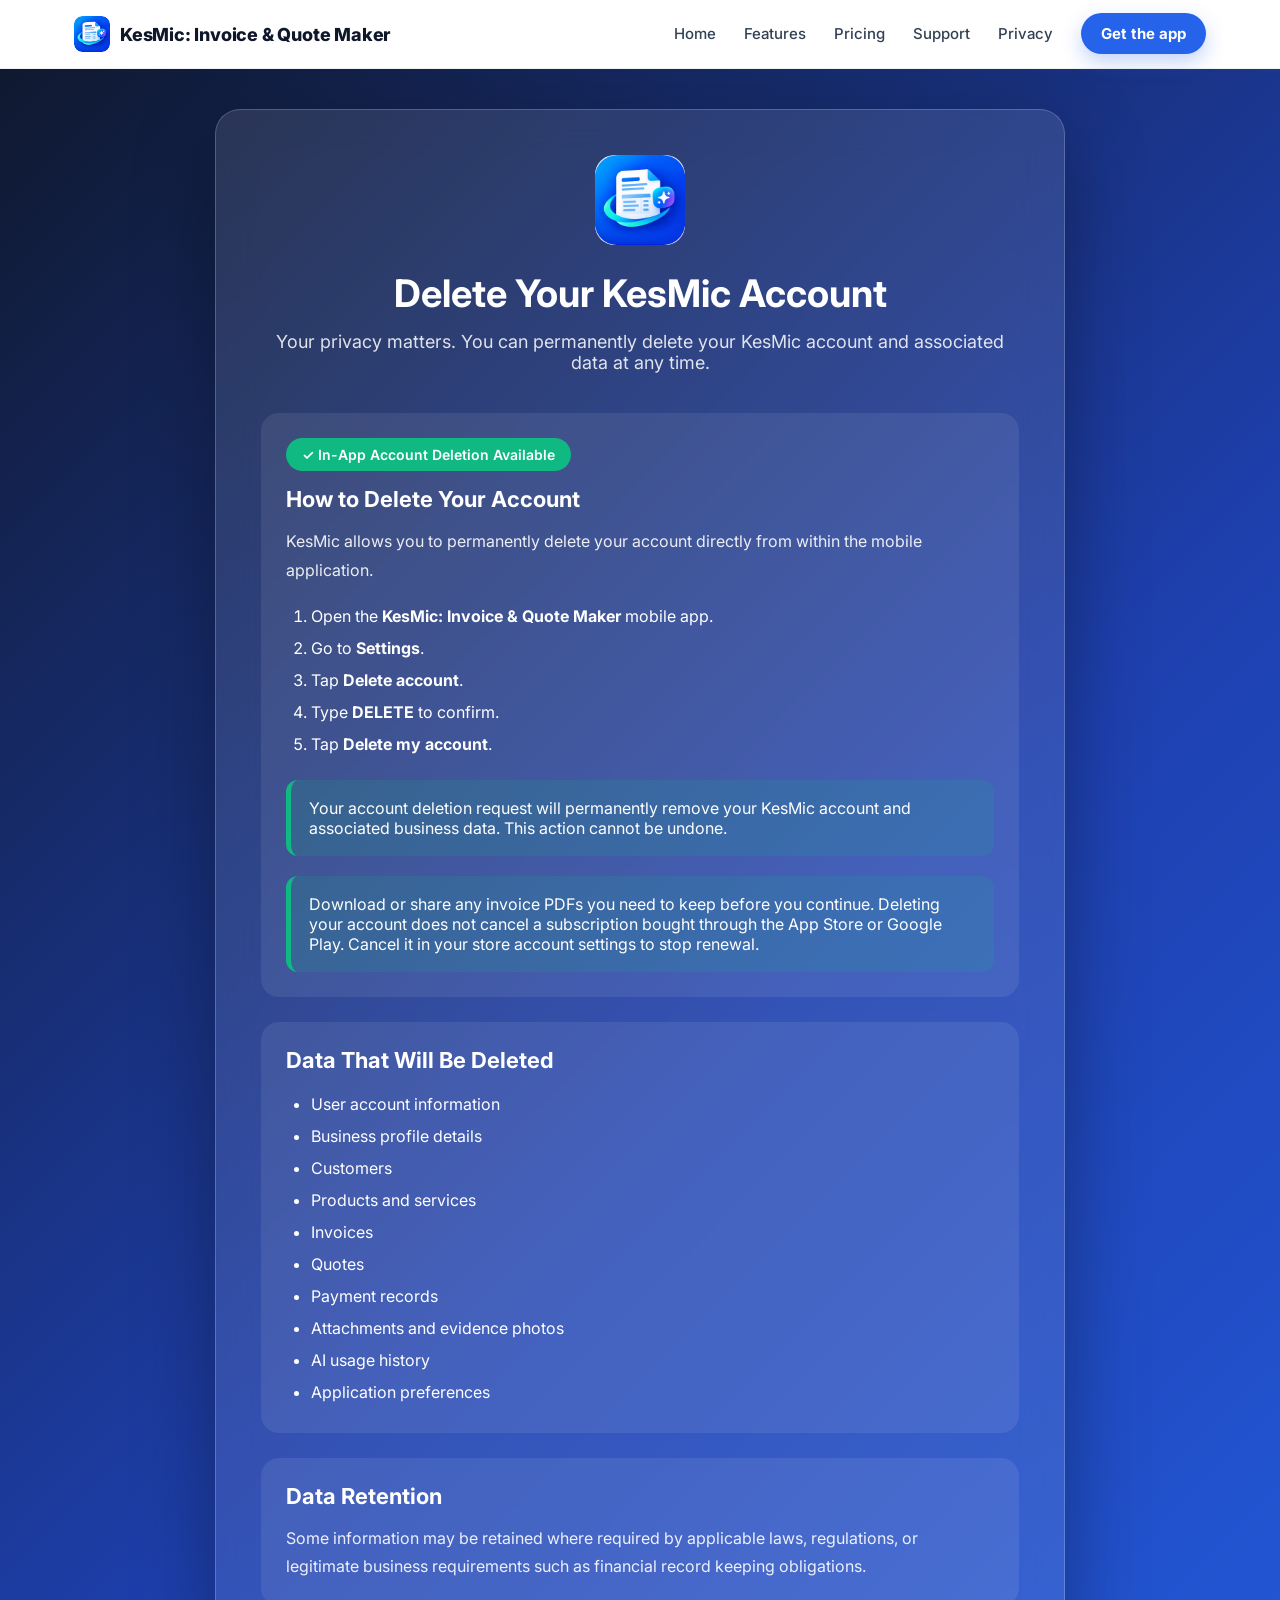
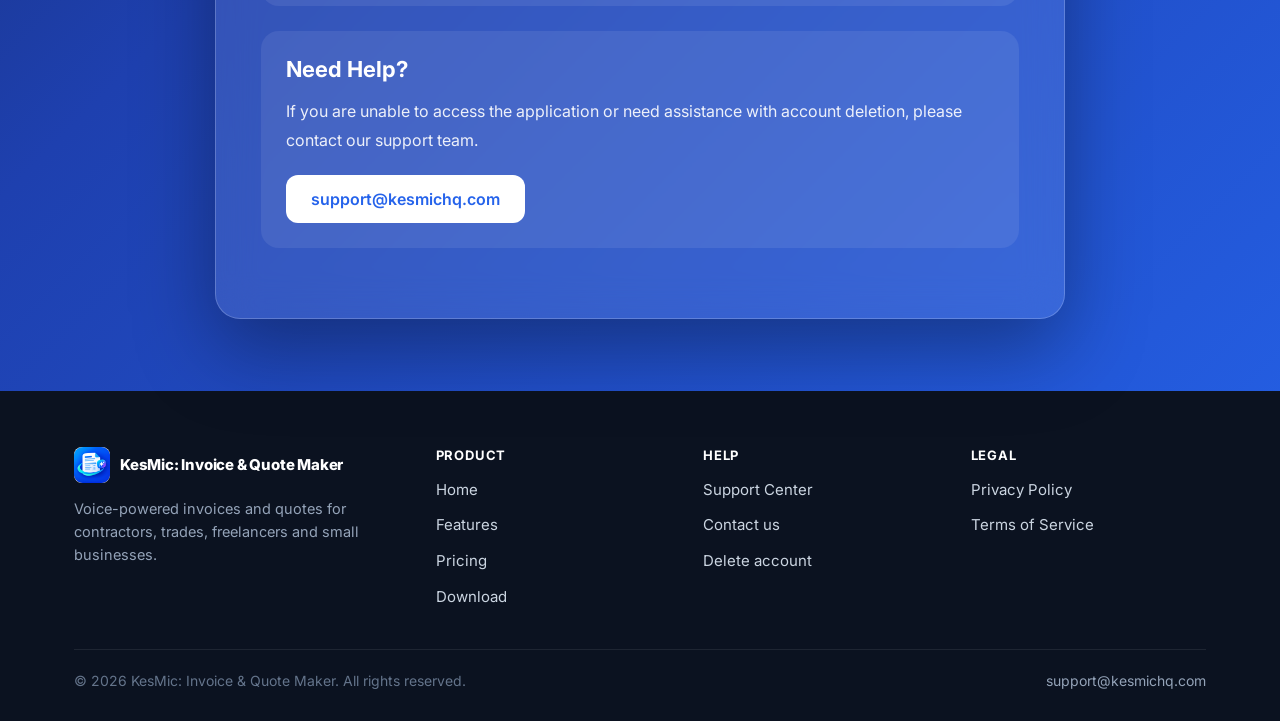
==== commit 2c8ae9a0: "Contact email: support@kesmichq.com Co-Authored-By: Claude Opus 5.5 <noreply@anthropic.com>" ====
--- a/delete-account.html
+++ b/delete-account.html
@@ -429,9 +429,9 @@
 </p>
 
 
-<a class="email" href="mailto:mail.quickproducts@gmail.com">
-
-mail.quickproducts@gmail.com
+<a class="email" href="mailto:support@kesmichq.com">
+
+support@kesmichq.com
 
 </a>
 
@@ -452,10 +452,10 @@
         <p>Voice-powered invoices and quotes for contractors, trades, freelancers and small businesses.</p>
       </div>
       <div><h4>Product</h4><ul><li><a href="./">Home</a></li><li><a href="./#features">Features</a></li><li><a href="./#pricing">Pricing</a></li><li><a href="./#download">Download</a></li></ul></div>
-      <div><h4>Help</h4><ul><li><a href="support.html">Support Center</a></li><li><a href="mailto:mail.quickproducts@gmail.com">Contact us</a></li><li><a href="delete-account.html" aria-current="page">Delete account</a></li></ul></div>
+      <div><h4>Help</h4><ul><li><a href="support.html">Support Center</a></li><li><a href="mailto:support@kesmichq.com">Contact us</a></li><li><a href="delete-account.html" aria-current="page">Delete account</a></li></ul></div>
       <div><h4>Legal</h4><ul><li><a href="privacy-policy.html">Privacy Policy</a></li><li><a href="terms.html">Terms of Service</a></li></ul></div>
     </div>
-    <div class="site-copy"><span>© 2026 KesMic: Invoice &amp; Quote Maker. All rights reserved.</span><a href="mailto:mail.quickproducts@gmail.com">mail.quickproducts@gmail.com</a></div>
+    <div class="site-copy"><span>© 2026 KesMic: Invoice &amp; Quote Maker. All rights reserved.</span><a href="mailto:support@kesmichq.com">support@kesmichq.com</a></div>
   </div>
 </footer>
 <script src="site.js"></script>
